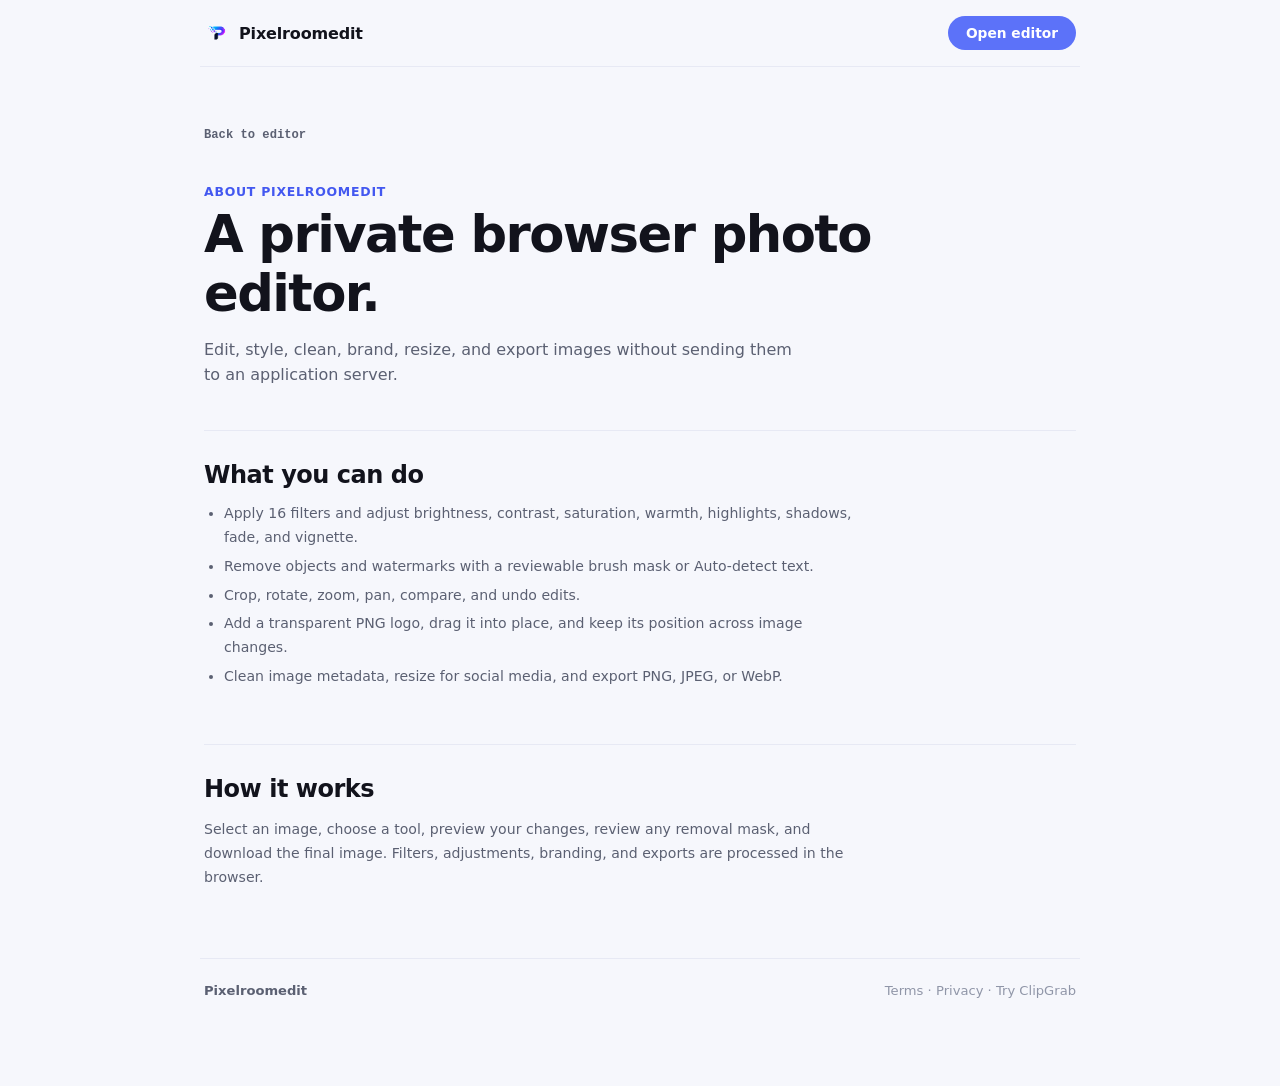
==== about.html @ ec7d1ea4 "Add files via upload" ====
<!DOCTYPE html>
<html lang="en">
<head>
<meta charset="UTF-8"><meta name="viewport" content="width=device-width, initial-scale=1.0">
<title>Pixelroomedit — About</title><link rel="stylesheet" href="styles.css?v=20260904.2">
</head>
<body class="info-page">
<nav class="site-nav" aria-label="About navigation"><a class="nav-brand" href="index.html#top"><img class="nav-mark" src="favicon.png?v=20260904.6" alt="">Pixelroomedit</a><div class="nav-links"><a href="index.html#editor">Open editor</a></div></nav>
<main class="info-shell"><a class="info-back" href="index.html#top">Back to editor</a><p class="eyebrow">ABOUT PIXELROOMEDIT</p><h1>A private browser photo editor.</h1><p class="info-lead">Edit, style, clean, brand, resize, and export images without sending them to an application server.</p>
<section class="info-section"><h2>What you can do</h2><ul><li>Apply 16 filters and adjust brightness, contrast, saturation, warmth, highlights, shadows, fade, and vignette.</li><li>Remove objects and watermarks with a reviewable brush mask or Auto-detect text.</li><li>Crop, rotate, zoom, pan, compare, and undo edits.</li><li>Add a transparent PNG logo, drag it into place, and keep its position across image changes.</li><li>Clean image metadata, resize for social media, and export PNG, JPEG, or WebP.</li></ul></section>
<section class="info-section"><h2>How it works</h2><p>Select an image, choose a tool, preview your changes, review any removal mask, and download the final image. Filters, adjustments, branding, and exports are processed in the browser.</p></section>
</main><footer><span>Pixelroomedit</span><span><a href="terms.html">Terms</a> · <a href="privacy.html">Privacy</a> · <a href="https://clipgrab-mtcp.onrender.com" target="_blank" rel="noopener noreferrer">Try ClipGrab</a></span></footer>
</body></html>
---- styles.css ----
:root{
  --bg:#ffffff;
  --bg-soft:#f6f7fc;
  --surface:#ffffff;
  --surface-2:#f1f2fa;
  --surface-3:#eaecf9;
  --line:#e7e9f4;
  --line-soft:#eef0f9;
  --text:#12131c;
  --text-dim:#5b6072;
  --text-dimmer:#9096a8;
  --paper:#ffffff;
  --paper-soft:#f6f7fc;
  --paper-line:#e7e9f4;
  --ink:#12131c;
  --ink-soft:#5b6072;
  --accent:#5c72f9;
  --accent-2:#7b8bfb;
  --accent-strong:#4358f0;
  --accent-soft:#eef0fe;
  --accent-ink:#ffffff;
  --good:#22b573;
  --bad:#f0473f;
  --mono:"SFMono-Regular",Consolas,"Liberation Mono",Menlo,monospace;
  --sans:"Inter","Segoe UI",system-ui,sans-serif;
  --radius-lg:20px;
  --radius-md:14px;
  --radius-sm:9px;
}
*{box-sizing:border-box;}
[hidden]{ display:none !important; }
html{scroll-behavior:smooth;}
body{
  margin:0;
  font-family:var(--sans);
  background:var(--bg);
  color:var(--text);
  min-height:100vh;
  display:flex;
  flex-direction:column;
  align-items:center;
  padding:0 24px 64px;
  -webkit-tap-highlight-color:transparent;
  -webkit-font-smoothing:antialiased;
}
a{ color:var(--accent-strong); }
:focus-visible{ outline:2px solid var(--accent); outline-offset:2px; }

/* ---- nav ---- */
.site-nav{
  max-width:1040px; width:100%; margin-top:0; padding:16px 4px;
  display:flex; align-items:center; justify-content:space-between; gap:16px;
  border-bottom:1px solid var(--line);
}
.nav-brand,.nav-links a{ color:var(--text); text-decoration:none; font:700 1rem var(--sans); }
.nav-brand{ display:flex; align-items:center; gap:9px; letter-spacing:-0.01em; }
.nav-mark{ display:block; width:26px; height:26px; border-radius:7px; }
.nav-links{ display:flex; align-items:center; gap:26px; }
.nav-links a{ color:var(--text-dim); font-weight:600; font-size:0.86rem; transition:color .15s ease; }
.nav-links a:hover{ color:var(--text); }
.nav-links a:last-child{
  color:var(--accent-ink); background:var(--accent);
  padding:9px 18px; border-radius:999px; font-weight:700;
}
.nav-links a:last-child:hover{ background:var(--accent-strong); color:var(--accent-ink); }

/* ---- hero ---- */
.hero{ max-width:760px; width:100%; padding:52px 4px 8px; text-align:center; display:flex; flex-direction:column; align-items:center; gap:14px; }
.brand-mark{ display:none; }
.hero-chips{ display:flex; flex-wrap:wrap; justify-content:center; gap:8px; margin-bottom:6px; }
.hero-chip{
  display:inline-flex; align-items:center; gap:6px; font:700 0.78rem var(--sans);
  color:var(--text-dim); border:1px solid var(--line); background:var(--surface);
  padding:8px 15px; border-radius:999px; transition:border-color .15s ease, color .15s ease, background .15s ease;
}
.hero-chip b{ font-weight:700; }
.hero-chip:first-child{ color:var(--accent-strong); border-color:var(--accent); background:var(--accent-soft); }
.eyebrow{
  font-family:var(--sans); font-size:0.78rem; color:var(--accent-strong); font-weight:700;
  letter-spacing:0.06em; margin:0 0 6px; text-transform:uppercase;
}
h1{
  font-family:var(--sans); font-size:clamp(2rem, 4.6vw, 2.9rem); font-weight:800; letter-spacing:-0.03em; max-width:680px;
  margin:0; color:var(--text); line-height:1.15;
}
h1 em{ font-style:normal; color:var(--accent-strong); }
p.sub{ margin:0; font-size:1rem; color:var(--text-dim); line-height:1.55; max-width:52ch; }
.privacy-pill{
  display:inline-flex; align-items:center; font:600 0.76rem var(--sans); color:var(--good);
  border:1px solid #cdeee0; background:#eefaf4; padding:7px 14px; border-radius:999px;
}
.privacy-pill span{ display:inline-block; width:7px; height:7px; border-radius:50%; background:var(--good); margin-right:8px; }

/* ---- the light table ---- */
.card{
  width:100%; max-width:760px; background:transparent; border:0; border-radius:8px; padding:0; display:flex; flex-direction:column; margin-top:20px;
}
.dropzone{
  position:relative; overflow:hidden; border:1.5px dashed var(--line); border-radius:999px; padding:20px 22px; text-align:left;
  cursor:pointer; color:var(--text); background:var(--surface-2); display:flex; align-items:center; gap:14px;
  transition:border-color .2s ease, background .2s ease;
  box-shadow:0 1px 2px rgba(20,20,50,.03);
}
.upload-icon{
  width:42px; height:42px; border-radius:50%; color:#fff; flex:0 0 auto;
  background:var(--accent);
  display:grid; place-items:center; font-size:1.2rem; font-weight:700;
}
.upload-copy{ min-width:0; flex:1 1 auto; }
.dropzone:hover, .dropzone.drag{ border-color:var(--accent); background:var(--accent-soft); }
.dropzone div{ font-size:1rem; font-weight:700; }
.dropzone span{ display:block; font-size:0.82rem; color:var(--text-dim); margin-top:2px; font-weight:400; }
.saved-session{ display:flex; align-items:center; justify-content:flex-start; gap:10px; flex:1 1 100%; min-width:0; margin:8px 0 0; }
.saved-session img{ width:44px; height:44px; object-fit:cover; border-radius:8px; border:1px solid var(--line); }
.saved-session span{ display:block; min-width:0; overflow:hidden; text-overflow:ellipsis; white-space:nowrap; margin:0; font-size:.75rem; color:var(--text-dim); }
.saved-session button{ padding:7px 12px; font-size:.75rem; }
input[type="file"]{ display:none; }

.section-choices{ display:flex; flex-wrap:wrap; justify-content:center; gap:8px; margin-top:22px; }
.section-choice{
  position:relative; display:inline-flex; flex-direction:row; align-items:center; gap:8px; min-height:0; overflow:hidden; text-align:left;
  padding:11px 18px; border:1px solid var(--line); border-radius:999px; background:var(--surface); color:var(--text);
  cursor:pointer; transition:transform .12s ease, border-color .16s ease, background .16s ease, box-shadow .16s ease;
}
.section-choice .choice-mark{
  display:grid; place-items:center; width:24px; height:24px; border-radius:50%;
  background:var(--surface-3); color:var(--accent-strong); font:700 .62rem var(--mono);
}
.section-choice strong{ color:var(--text); font-size:.86rem; line-height:1.2; font-weight:700; }
.section-choice > span:last-child{ display:none; }
.section-choice:hover:not(:disabled){ border-color:var(--accent); background:var(--accent-soft); }
.section-choice.active{ border-color:var(--accent); background:var(--accent); box-shadow:0 8px 18px -8px rgba(92,114,249,.55); }
.section-choice.active strong{ color:#fff; }
.section-choice.active .choice-mark{ background:rgba(255,255,255,.24); color:#fff; }
.section-choice:disabled{ opacity:.5; cursor:not-allowed; box-shadow:none; }
.section-choice em{ display:block; margin-top:0; margin-left:4px; color:inherit; font:700 .58rem var(--mono); font-style:normal; letter-spacing:.05em; text-transform:uppercase; opacity:.75; }

.stage{ display:none; color:var(--ink); }
.dropzone{ order:1; }
.stage{ order:2; }
.section-choices{ order:3; }
.stage.active{ display:block; background:var(--paper); border:1px solid var(--paper-line); border-radius:var(--radius-lg); padding:22px; box-shadow:0 24px 60px -30px rgba(20,20,60,.18); }
.stage.active[data-section="home"] .canvas-scroll{ display:none; }
.stage.active[data-section="ai"] .toolbar{ order:1; }
.stage.active[data-section="ai"] .canvas-scroll{ order:2; }
.stage.active[data-section="ai"] #cropActions{ order:3; }
.stage.active[data-section="ai"] #brushControls{ order:4; }
.stage.active[data-section="ai"] #fillPanel{ order:5; }
.stage.active[data-section="ai"] .section-ai{ order:6; }
.section-back-wrap{ min-height:30px; margin-bottom:4px; }
.section-home{ padding:4px 2px 14px; }
.section-home .eyebrow{ margin-bottom:8px; }
.section-home h2{ margin:0 0 7px; color:var(--ink); font:800 1.5rem/1.2 var(--sans); letter-spacing:-0.02em; }
.section-home .hint{ margin:0; }
.section-tools{ padding:18px 2px 4px; }
.section-ai{ border-top:1px solid var(--paper-line); }
.ai-status{ margin-top:12px; }
.ai-coming-soon{ padding:4px 2px 12px; }
.ai-coming-soon h2{ margin:0 0 8px; font:800 1.75rem/1.15 var(--sans); letter-spacing:-0.02em; }
.coming-soon-note{ display:inline-flex; align-items:center; gap:8px; margin-top:18px; padding:10px 12px; border:1px solid var(--paper-line); border-radius:999px; color:var(--ink-soft); font:0.72rem var(--mono); }
.coming-soon-dot{ width:7px; height:7px; border-radius:50%; background:var(--accent); }
.sr-only{ position:absolute; width:1px; height:1px; padding:0; margin:-1px; overflow:hidden; clip:rect(0,0,0,0); white-space:nowrap; border:0; }
.ai-instruction{ margin:12px 0 0; }
.ai-preview-frame{ margin-top:18px; padding:10px; min-height:160px; background:var(--surface-2); border:1px solid var(--paper-line); border-radius:var(--radius-sm); text-align:center; }
.ai-preview-frame canvas{ display:block; width:100%; max-height:58vh; object-fit:contain; margin:auto; }
.section-tools h2{ margin:0 0 8px; font:800 1.4rem/1.2 var(--sans); letter-spacing:-0.02em; }
.section-tools .eyebrow{ margin-bottom:8px; }
.section-tools .metadata-toggle{ margin-top:14px; }
.section-actions{ display:flex; flex-wrap:wrap; gap:10px; margin-top:18px; }
.resize-grid{ display:flex; flex-wrap:wrap; gap:12px; margin-top:18px; }
.resize-grid label{ display:flex; flex-direction:column; gap:6px; color:var(--ink-soft); font-size:.78rem; }
.resize-grid input[type="number"]{ width:150px; padding:9px; border:1px solid var(--paper-line); border-radius:var(--radius-sm); background:var(--paper-soft); color:var(--ink); }
.resize-grid .resize-lock{ flex-direction:row; align-items:center; align-self:flex-end; padding-bottom:9px; }

/* ---- toolbar ---- */
.toolbar{ display:flex; flex-wrap:wrap; gap:6px; margin-bottom:10px; }
.tool-btn{
  display:inline-flex; align-items:center; gap:6px; font-family:inherit; font-size:0.78rem; font-weight:600;
  padding:8px 12px; border-radius:var(--radius-sm); border:1px solid var(--paper-line); background:var(--paper-soft); color:var(--ink);
  cursor:pointer; letter-spacing:0.01em; transition:background .12s ease, color .12s ease, border-color .12s ease;
}
.tool-btn:hover:not(:disabled):not(.active){ border-color:var(--accent); }
.tool-btn svg{ width:15px; height:15px; stroke:var(--ink); stroke-width:2.2; fill:none; }
.tool-btn.active{ background:var(--accent); border-color:var(--accent); color:#fff; }
.tool-btn.active svg{ stroke:#fff; }
.tool-btn[aria-pressed="false"]{ background:transparent; border-color:var(--paper-line); color:var(--ink-soft); }
.tool-btn[aria-pressed="false"] svg{ stroke:var(--ink-soft); }
.tool-btn.off{ background:var(--paper-soft) !important; border-color:var(--paper-line) !important; color:var(--ink-soft) !important; }
.tool-btn.off svg{ stroke:var(--ink-soft) !important; }
.tool-btn:disabled{ opacity:0.4; cursor:not-allowed; }
.zoom-group{ display:flex; align-items:center; gap:2px; margin-left:auto; }
.zoom-label{ font-family:var(--mono); font-size:0.72rem; color:var(--ink-soft); min-width:38px; text-align:center; }

.canvas-scroll{
  position:relative; width:100%; max-height:66vh; overflow:auto;
  scrollbar-width:none;
  border:1px solid var(--paper-line); border-radius:var(--radius-sm); background:
    linear-gradient(45deg,#eceefa 25%,transparent 25%) -10px 0/20px 20px,
    linear-gradient(-45deg,#eceefa 25%,transparent 25%) -10px 0/20px 20px,
    linear-gradient(45deg,transparent 75%,#eceefa 75%) -10px 0/20px 20px,
    linear-gradient(-45deg,transparent 75%,#eceefa 75%) -10px 0/20px 20px,
    var(--paper-soft);
}
.canvas-scroll::-webkit-scrollbar{ width:0; height:0; }
.canvas-wrap{ position:relative; line-height:0; touch-action:none; }
canvas#canvas{ display:block; cursor:crosshair; width:100%; height:auto; }
.branding-overlay{ position:absolute; z-index:1; display:block; max-width:none; height:auto; cursor:move; touch-action:none; user-select:none; }
canvas#canvas.crop-mode{ cursor:default; }
canvas#canvas.pan-mode{ cursor:grab; }
canvas#canvas.pan-mode:active{ cursor:grabbing; }

#cropBox{
  position:absolute; border:1.5px dashed #fff; outline:1.5px dashed var(--accent);
  box-shadow:0 0 0 2000px rgba(20,20,45,0.45); cursor:move; display:none;
}
.crop-handle{
  position:absolute; width:16px; height:16px; background:var(--accent); border:2px solid #fff;
  border-radius:50%; transform:translate(-50%,-50%);
}
.crop-handle.nw{ top:0; left:0; cursor:nwse-resize; }
.crop-handle.ne{ top:0; left:100%; cursor:nesw-resize; }
.crop-handle.sw{ top:100%; left:0; cursor:nesw-resize; }
.crop-handle.se{ top:100%; left:100%; cursor:nwse-resize; }

.controls{ display:flex; flex-wrap:wrap; gap:14px; align-items:center; margin-top:14px; }
.brush-control{ display:flex; align-items:center; gap:8px; font-size:0.85rem; color:var(--ink-soft); }
input[type="range"]{ width:100px; accent-color:var(--accent); }
.remove-actions{ display:flex; gap:10px; flex-wrap:wrap; }
.fill-progress{ flex:1 1 100%; width:100%; height:8px; accent-color:var(--accent); }
.mask-status{ display:inline-flex; margin-top:10px; padding:6px 9px; border:1px solid var(--paper-line); border-radius:var(--radius-sm); color:var(--ink-soft); font:600 .72rem var(--mono); }
.branding-tools{ margin-top:18px; padding-top:16px; border-top:1px solid var(--paper-line); }
.branding-tools{ margin-top:10px; padding-top:10px; }
.branding-panel{ margin-top:12px; padding:14px 2px 6px; border-top:1px solid var(--paper-line); }
.branding-panel .branding-heading{ margin-bottom:8px; }
.branding-heading{ display:flex; flex-wrap:wrap; align-items:baseline; gap:7px; }
.branding-heading strong{ font-size:.76rem; }
.branding-heading .hint{ margin:0; font-size:.68rem; line-height:1.3; }
.branding-actions{ display:flex; flex-wrap:wrap; align-items:center; gap:6px; margin-top:8px; }
.branding-actions input[type="file"]{ display:none; }
.branding-size,.branding-opacity{ display:flex; align-items:center; gap:5px; color:var(--ink-soft); font-size:.7rem; }
.branding-actions button{ padding:7px 10px; font-size:.7rem; }
.branding-actions input[type="range"]{ width:62px; }
.branding-size span,.branding-opacity span{ min-width:34px; font-family:var(--mono); font-size:.7rem; color:var(--ink); }
.edit-dock + #cropActions + #brushControls{ margin-top:8px; gap:7px; }
#fillPanel{ padding-top:8px; }
#fillPanel .field-row{ margin-bottom:6px; }
#fillPanel .brush-control{ font-size:.74rem; }
#fillPanel .mask-status{ margin-top:4px; padding:4px 7px; font-size:.65rem; }
#fillPanel > .hint{ margin:4px 0 0; font-size:.7rem; }
select{
  font-family:inherit; font-size:0.82rem; padding:7px 9px; border-radius:var(--radius-sm); border:1px solid var(--paper-line);
  background:var(--paper-soft); color:var(--ink);
}
.metadata-toggle{ display:inline-flex; align-items:center; gap:6px; color:var(--ink-soft); font-size:.75rem; white-space:nowrap; }
.metadata-toggle input{ width:14px; height:14px; margin:0; accent-color:var(--good); }
button{
  font-family:inherit; font-size:0.85rem; font-weight:700; padding:11px 20px; border-radius:999px; border:1px solid var(--accent);
  background:var(--accent); color:#fff; cursor:pointer; letter-spacing:0.01em;
  transition:background .12s ease, transform .05s ease;
}
button:hover:not(:disabled){ background:var(--accent-strong); border-color:var(--accent-strong); }
button:active:not(:disabled){ transform:translateY(1px); }
button.secondary{ background:transparent; color:var(--ink); border-color:var(--paper-line); }
button.secondary:hover:not(:disabled){ background:var(--paper-soft); border-color:var(--ink-soft); }
button.small{ padding:7px 13px; font-size:0.78rem; }
button:disabled{ opacity:0.45; cursor:not-allowed; }
.row{ display:flex; justify-content:space-between; align-items:center; flex-wrap:wrap; gap:10px; margin-top:14px; }
.status{ font-size:0.8rem; color:var(--ink-soft); min-height:1.2em; }
.row.section-remove{ margin-top:8px; gap:6px; }
.row.section-remove > .status{ font-size:.72rem; }
.remove-actions{ gap:6px; }
.remove-actions button{ padding:8px 12px; font-size:.72rem; }
.remove-actions select{ padding:6px 7px; font-size:.72rem; }
.remove-actions #autoDetectBtn{ border-color:var(--accent); color:var(--accent-strong); }

/* ---- panel tabs ---- */
.panel-tabs{ display:flex; gap:4px; margin-top:20px; border-bottom:1px solid var(--paper-line); }
.panel-tab{
  font-family:inherit; font-size:0.8rem; font-weight:600; padding:8px 12px; background:none; border:none; border-bottom:2px solid transparent;
  color:var(--ink-soft); cursor:pointer;
}
.panel-tab.active{ color:var(--ink); border-bottom-color:var(--accent); font-weight:700; }
.panel-tabs.section-remove{ margin-top:10px; }
.panel-tabs.section-remove .panel-tab{ padding:6px 9px; font-size:.72rem; }
.panel{ display:none; padding:14px 2px 4px; }
.panel.active{ display:block; }
.field-row{ display:flex; flex-wrap:wrap; gap:14px; align-items:center; margin-bottom:10px; }
.badge{ display:inline-block; font-size:0.72rem; font-weight:600; padding:3px 10px; border-radius:999px; background:var(--surface-3); color:var(--ink-soft); }
.badge.good{ background:#e2f7ec; color:#1c9160; }
.badge.bad{ background:#fbe4e2; color:var(--bad); }
.meta-table{ width:100%; border-collapse:collapse; font-size:0.82rem; }
.meta-table td{ padding:5px 6px; border-bottom:1px solid var(--paper-line); vertical-align:top; }
.meta-table td:first-child{ color:var(--ink-soft); width:42%; white-space:nowrap; }
.hint{ font-size:0.78rem; color:var(--text-dim); line-height:1.5; margin-top:6px; }
.card .hint{ color:var(--ink-soft); }
.url-row{ display:flex; gap:8px; flex-wrap:wrap; }
.url-row input[type="text"]{
  flex:1; min-width:180px; font-family:var(--mono); font-size:0.78rem; padding:9px; border-radius:var(--radius-sm);
  border:1px solid var(--paper-line); background:var(--paper-soft); color:var(--ink);
}
progress{ width:100%; accent-color:var(--accent); height:8px; margin-top:8px; }

/* ---- FAQ accordion (about) ---- */
.about-grid{ max-width:760px; width:100%; margin:56px 0 0; padding:0 4px; display:flex; flex-direction:column; gap:10px; }
.about-grid .eyebrow{ text-align:center; margin:0 0 4px; }
.about-grid > .eyebrow-wrap{ text-align:center; }
.about-faq-title{ text-align:center; font:800 1.5rem/1.2 var(--sans); letter-spacing:-0.02em; margin:0 0 18px; color:var(--text); }
.info-links{ display:flex; justify-content:center; gap:16px; }
.info-link{ color:var(--text-dim); text-decoration:none; font:600 .74rem var(--mono); }
.info-link:hover,.clipgrab-link{ color:var(--accent-strong); }
.about-grid article{
  border:1px solid var(--line); border-radius:var(--radius-md); padding:0; background:var(--surface); overflow:hidden;
}
.about-grid article summary{
  cursor:pointer; list-style:none; padding:16px 18px; display:flex; align-items:center; justify-content:space-between; gap:12px;
  font:700 .95rem var(--sans); color:var(--text);
}
.about-grid article summary::-webkit-details-marker{ display:none; }
.about-grid article summary::after{
  content:"+"; font-size:1.2rem; color:var(--accent-strong); font-weight:700; flex:0 0 auto; transition:transform .15s ease;
}
.about-grid article[open] summary::after{ content:"–"; }
.about-grid article .faq-body{ padding:0 18px 18px; margin:0; color:var(--text-dim); font-size:.88rem; line-height:1.65; }
.about-grid article .eyebrow{ display:none; }

footer{
  max-width:760px; width:100%; margin-top:48px; padding:24px 4px; display:flex; justify-content:space-between; align-items:center;
  gap:12px; font:0.82rem var(--sans); color:var(--text-dimmer); border-top:1px solid var(--line);
}
footer span:first-child{ font-weight:700; color:var(--text-dim); }
footer a{ color:inherit; text-decoration:none; }
footer a:hover{ color:var(--text); }
.clipgrab-link{ font-weight:700; }
.info-page{ align-items:stretch; background:var(--bg-soft); }
.info-page .site-nav,.info-page footer{ max-width:880px; margin-left:auto; margin-right:auto; }
.info-shell{ width:100%; max-width:880px; margin:56px auto 20px; padding:0 4px; }
.info-back{ display:inline-block; margin-bottom:42px; color:var(--text-dim); font:600 .76rem var(--mono); text-decoration:none; }
.info-back:hover{ color:var(--accent-strong); }
.info-shell h1{ max-width:680px; font-size:clamp(2rem,4.5vw,3.2rem); }
.info-lead{ max-width:58ch; margin:14px 0 42px; color:var(--text-dim); font-size:1rem; line-height:1.6; }
.info-section{ scroll-margin-top:24px; margin-top:16px; padding:30px 0 34px; border-top:1px solid var(--line); }
.info-section h2{ margin:0 0 12px; font:800 1.5rem/1.2 var(--sans); letter-spacing:-.02em; }
.info-section h3{ margin:24px 0 8px; font:700 .92rem var(--sans); }
.info-section p,.info-section li{ max-width:72ch; color:var(--text-dim); font-size:.88rem; line-height:1.7; }
.info-section ul{ margin:10px 0 0; padding-left:20px; }
.info-section li{ margin:5px 0; }
.info-page footer{ margin-top:0; }

.metadata-info{ margin-top:24px; padding-top:18px; border-top:1px solid var(--paper-line); }
.metadata-info .eyebrow{ margin-bottom:8px; }
.download-page{ align-items:stretch; }
.download-back{ color:var(--text-dim); text-decoration:none; font:0.72rem var(--mono); }
.download-back:hover{ color:var(--accent-strong); }
.download-shell{ width:100%; max-width:760px; margin:72px auto 64px; }
.download-shell h1{ margin:0 0 12px; font-size:clamp(2.1rem,5vw,3.5rem); }
.download-lead{ margin:0 0 24px; color:var(--text-dim); }
.download-preview{ padding:12px; border:1px solid var(--line); border-radius:var(--radius-md); background:var(--surface-2); text-align:center; }
.download-preview img{ display:block; width:100%; max-height:62vh; object-fit:contain; background:var(--surface-3); }
.download-details{ display:flex; align-items:center; justify-content:space-between; gap:16px; margin-top:16px; color:var(--text-dim); font:0.72rem var(--mono); }
.download-error{ color:var(--bad); }
.preview-modal{ position:fixed; inset:0; z-index:10; display:grid; place-items:center; padding:20px; background:rgba(15,16,30,.55); backdrop-filter:blur(6px); }
.preview-modal[hidden]{ display:none; }
.preview-dialog{ width:min(720px,100%); max-height:calc(100vh - 40px); overflow:auto; padding:22px; border:1px solid var(--line); border-radius:var(--radius-lg); background:var(--paper); color:var(--ink); box-shadow:0 30px 90px rgba(20,20,60,.25); }
.preview-header{ display:flex; align-items:flex-start; justify-content:space-between; gap:16px; }
.preview-header .eyebrow{ margin:0 0 6px; }
.preview-header h2{ margin:0; font:800 1.5rem/1.1 var(--sans); letter-spacing:-0.02em; }
.preview-close{ font-size:1.2rem; line-height:1; padding:6px 11px; border-radius:999px; }
.preview-frame{ margin-top:18px; padding:10px; max-height:58vh; overflow:auto; background:var(--surface-2); border:1px solid var(--paper-line); border-radius:var(--radius-sm); text-align:center; }
.preview-frame canvas{ display:block; width:100%; height:auto; margin:auto; }
.preview-note{ margin:12px 0 0; color:var(--ink-soft); font-size:.78rem; }
.export-options{ display:flex; flex-wrap:wrap; align-items:end; gap:12px; margin-top:16px; padding-top:14px; border-top:1px solid var(--paper-line); }
.export-options label{ display:flex; flex-direction:column; gap:5px; color:var(--ink-soft); font-size:.76rem; }
.export-options select,.export-options input[type="number"]{ min-height:36px; padding:7px 8px; }
.export-custom-size{ display:flex; gap:8px; }
.export-quality{ min-width:170px; }
.export-quality input[type="range"]{ width:110px; }
.export-quality span{ font-family:var(--mono); font-size:.7rem; color:var(--ink); }
.export-options .hint{ margin:0; align-self:center; }
.preview-actions{ display:flex; justify-content:flex-end; gap:8px; margin-top:16px; }

.app-editing{ padding:0; overflow-x:hidden; overflow-y:auto; background:var(--paper); color:var(--ink); }
.app-editing[data-section="resize"],
.app-editing[data-section="metadata"]{ min-height:0; padding-bottom:0; background:var(--paper); color:var(--ink); }
.app-editing .site-nav,
.app-editing .hero,
.app-editing .about-grid,
.app-editing footer,
.app-editing .dropzone,
.app-editing .section-choices{ display:none; }
.app-editing .card{ max-width:none; min-height:100svh; }
.app-editing .section-choice{ min-height:0; padding:9px 12px; flex-direction:row; align-items:center; gap:8px; box-shadow:none; border-radius:var(--radius-sm); }
.app-editing .section-choice .choice-mark{ width:22px; height:22px; flex:0 0 auto; margin:0; border-radius:7px; font-size:.58rem; }
.app-editing .section-choice strong{ font-size:.72rem; }
.app-editing .section-choice > span:last-child{ display:none; }
.app-editing .section-choice em{ display:inline; margin:0 0 0 3px; }
.app-editing .stage.active{ order:2; min-height:calc(100svh - 58px); overflow:visible; border:0; border-radius:0; padding:16px max(12px, calc((100vw - 1120px) / 2)) 32px; display:flex; flex-direction:column; box-shadow:none; }
.app-editing .section-back-wrap{ flex:0 0 auto; }
.app-editing .canvas-scroll{ flex:0 0 min(56svh, 620px); min-height:160px; max-height:620px; overflow:auto; display:flex; align-items:flex-start; justify-content:center; background:var(--surface-3); }
.app-editing .canvas-wrap{ width:100%; min-height:100%; display:flex; align-items:flex-start; justify-content:center; flex:0 0 auto; }
.app-editing canvas#canvas{ width:auto; max-width:100%; max-height:none; margin:0 auto; object-fit:contain; }
.edit-dock{ margin-top:12px; border-top:1px solid var(--paper-line); }
.editor-sections{ display:flex; gap:20px; margin-top:12px; border-bottom:1px solid var(--paper-line); overflow-x:auto; scrollbar-width:none; scroll-behavior:smooth; }
.editor-sections::-webkit-scrollbar{ display:none; width:0; height:0; }
.editor-section{ flex:0 0 auto; padding:9px 14px; border:1px solid transparent; border-radius:999px 999px 0 0; background:transparent; color:var(--ink-soft); font-size:.76rem; white-space:nowrap; }
.editor-section:hover:not(:disabled){ background:transparent; color:var(--ink); border-color:transparent; }
.editor-section.active{ color:var(--accent-strong); background:var(--accent-soft); border-color:var(--accent-soft); }
.edit-tabs{ display:flex; gap:22px; border-bottom:1px solid var(--paper-line); }
.edit-tab{ padding:12px 2px 10px; border:0; border-bottom:2px solid transparent; border-radius:0; background:transparent; color:var(--ink-soft); font-size:.8rem; }
.edit-tab:hover:not(:disabled){ background:transparent; color:var(--ink); border-color:transparent; }
.edit-tab.active{ color:var(--ink); border-bottom-color:var(--accent); }
.edit-panel{ padding:14px 0 4px; }
.filter-strip{ display:flex; gap:14px; overflow-x:auto; padding:2px 2px 8px; scrollbar-width:none; }
.filter-choice{ display:flex; flex:0 0 68px; flex-direction:column; align-items:center; gap:6px; padding:0; border:0; border-radius:0; background:transparent; color:var(--ink-soft); font-size:.68rem; }
.filter-choice:hover:not(:disabled){ background:transparent; color:var(--ink); }
.filter-choice.active{ color:var(--accent-strong); }
.filter-choice strong{ font-size:.68rem; font-weight:700; }
.filter-swatch{ width:58px; height:58px; border-radius:50%; border:2px solid transparent; background:linear-gradient(135deg,#f7b267 0%,#f79d9d 45%,#6a9df7 100%); box-shadow:0 2px 8px rgba(20,20,60,.12); }
.filter-choice.active .filter-swatch{ border-color:var(--accent); box-shadow:0 0 0 3px var(--accent-soft); }
.filter-intensity{ display:flex; align-items:center; gap:10px; max-width:300px; margin:4px 2px 0; color:var(--ink-soft); font-size:.72rem; }
.filter-intensity input{ flex:1; width:auto; }
.filter-intensity output{ min-width:38px; color:var(--ink); font:.68rem var(--mono); text-align:right; }
.filter-vivid{ filter:saturate(1.6) contrast(1.12); }
.filter-warm{ filter:sepia(.35) saturate(1.25); background:linear-gradient(135deg,#f7d07a,#e7825a); }
.filter-cool{ filter:hue-rotate(18deg) saturate(.9); background:linear-gradient(135deg,#81c7f5,#6e83dc); }
.filter-vintage{ filter:sepia(.55) contrast(.92); background:linear-gradient(135deg,#d4a574,#8a6d56); }
.filter-noir{ filter:grayscale(1) contrast(1.3); background:linear-gradient(135deg,#ddd,#222); }
.filter-faded{ opacity:.7; filter:saturate(.75); }
.filter-dramatic{ filter:contrast(1.45) saturate(1.3); background:linear-gradient(135deg,#e4b06c,#332c4f); }
.filter-clarendon{ filter:contrast(1.15) saturate(1.35); }
.filter-juno{ filter:saturate(1.5) sepia(.12); background:linear-gradient(135deg,#f3a56b,#8f8de5); }
.filter-lark{ filter:brightness(1.12) saturate(1.2); background:linear-gradient(135deg,#f5d5a0,#a9d9e8); }
.filter-valencia{ filter:sepia(.3) brightness(1.08); background:linear-gradient(135deg,#e8b477,#c79578); }
.filter-nashville{ filter:sepia(.45) saturate(.85) contrast(.9); background:linear-gradient(135deg,#dfad83,#a58bb0); }
.filter-moon{ filter:grayscale(1) contrast(.92) brightness(1.12); background:linear-gradient(135deg,#e8e8e8,#8f96a8); }
.filter-sepia{ filter:sepia(.9) saturate(.8); background:linear-gradient(135deg,#d7ad76,#896345); }
.filter-mono{ filter:grayscale(1) contrast(1.08); background:linear-gradient(135deg,#f2f2f2,#494949); }
.adjust-grid{ display:grid; grid-template-columns:repeat(2,minmax(0,1fr)); gap:12px 22px; }
.adjust-grid label{ display:grid; grid-template-columns:86px 1fr 30px; align-items:center; gap:8px; color:var(--ink-soft); font-size:.76rem; }
.adjust-grid input{ width:100%; }
.adjust-grid output{ font: .68rem var(--mono); color:var(--ink); text-align:right; }
#resetAdjustments{ margin-top:14px; }
.canvas-scroll,.filter-strip,.toolbar,.panel-tabs{ scrollbar-width:none; }
.canvas-scroll::-webkit-scrollbar,.filter-strip::-webkit-scrollbar,.toolbar::-webkit-scrollbar,.panel-tabs::-webkit-scrollbar{ display:none; width:0; height:0; }
.app-editing .section-tools{ flex:0 0 auto; }
.app-editing .panel-tabs,
.app-editing .panel{ flex:0 0 auto; }
.app-editing .section-tools .hint{ margin-bottom:0; }

@media (max-width:600px){
  body{ padding:0 10px 40px; }
  .hero{ padding:32px 2px 4px; }
  .site-nav{ padding:12px 4px; }
  .nav-links{ gap:10px; }
  .nav-links a{ font-size:.74rem; }
  .nav-links a:last-child{ padding:7px 12px; }
  h1{ font-size:1.8rem; }
  p.sub{ font-size:0.9rem; }
  .privacy-pill{ display:none; }
  .hero-chips{ gap:6px; }
  .hero-chip{ font-size:.68rem; padding:6px 11px; }
  .dropzone{ width:100%; padding:16px; }
  .section-choices{ gap:6px; }
  .section-choice{ padding:9px 13px; }
  .section-choice strong{ font-size:.76rem; }
  .stage.active{ padding:14px; }
  .toolbar{ position:sticky; top:0; z-index:2; padding:4px 0 8px; background:var(--paper); }
  .preview-dialog{ padding:16px; }
  .preview-frame{ max-height:58vh; margin-top:14px; }
  .preview-actions{ flex-direction:column-reverse; }
  .preview-actions button{ width:100%; }
  .export-options{ align-items:stretch; flex-direction:column; }
  .export-options label,.export-custom-size{ width:100%; }
  .export-custom-size label{ flex:1; }
  .export-options select,.export-options input[type="number"]{ width:100%; font-size:16px; }
  .export-quality input[type="range"]{ width:calc(100% - 46px); }
  .about-grid{ margin-top:40px; }
  .about-faq-title{ font-size:1.25rem; }
  .info-links{ gap:12px; flex-wrap:wrap; }

  .toolbar{ gap:4px; }
  .app-editing .toolbar{ flex-wrap:nowrap; overflow-x:auto; overflow-y:hidden; overscroll-behavior-x:contain; scrollbar-width:none; }
  .app-editing .toolbar::-webkit-scrollbar{ display:none; }
  .tool-btn{ padding:9px 9px; font-size:0; min-width:38px; justify-content:center; }
  .tool-btn svg{ width:18px; height:18px; }
  .tool-btn .label{ display:none; }
  .zoom-group{ gap:2px; }
  .zoom-label{ min-width:32px; font-size:0.7rem; }

  .canvas-scroll{ max-height:52vh; }

  .controls{ gap:8px; }
  .controls button, .controls .brush-control{ flex:1 1 auto; min-height:42px; }
  .brush-control{ font-size:0.8rem; }
  input[type="range"]{ width:80px; }

  .row{ flex-direction:column; align-items:stretch; gap:8px; }
  .row .status{ order:2; }
  .row > div{ display:flex; flex-wrap:wrap; gap:8px; }
  .row select, .row button{ flex:1 1 auto; min-width:0; min-height:42px; }
  .row > div:not(.status){ width:100%; }
  .remove-actions{ position:sticky; bottom:0; z-index:3; width:calc(100% + 16px); margin:0 -8px -8px; padding:10px 8px max(10px, env(safe-area-inset-bottom)); background:var(--paper); border-top:1px solid var(--paper-line); }
  .remove-actions button, .remove-actions select{ flex:1 1 0; min-height:44px; }
  .fill-progress{ order:1; }

  .row.section-remove{ flex-direction:row; align-items:center; gap:6px; }
  .row.section-remove > .status{ order:initial; flex:1 1 100%; }
  .row.section-remove .remove-actions{ position:static; width:auto; margin:0; padding:0; border-top:0; background:transparent; }
  .row.section-remove .remove-actions button,.row.section-remove .remove-actions select{ min-height:34px; }
  .app-editing #brushControls{ gap:6px; }
  .app-editing #brushControls button,.app-editing #brushControls .brush-control{ min-height:34px; }
  .branding-actions{ gap:4px; }
  .branding-actions button{ padding:6px 8px; font-size:.66rem; }
  .branding-actions input[type="range"]{ width:52px; }
  .branding-size,.branding-opacity{ gap:3px; font-size:.66rem; }
  .branding-size span,.branding-opacity span{ min-width:29px; font-size:.64rem; }

  .field-row{ gap:8px; }
  .url-row{ flex-direction:column; }
  .url-row input[type="text"]{ width:100%; min-width:0; font-size:16px; }
  select{ font-size:16px; }
  .url-row button{ width:100%; }
  .resize-grid{ display:grid; grid-template-columns:1fr 1fr; }
  .resize-grid input[type="number"]{ width:100%; min-width:0; font-size:16px; }
  .resize-grid .resize-lock{ grid-column:1 / -1; align-self:auto; padding:4px 0; }

  button{ padding:11px 16px; font-size:0.85rem; }
  button.small{ padding:8px 12px; }

  .panel-tabs{ overflow-x:auto; -webkit-overflow-scrolling:touch; flex-wrap:nowrap; }
  .panel-tab{ white-space:nowrap; flex:0 0 auto; }

  .meta-table{ font-size:0.76rem; }
  footer{ font-size:0.74rem; flex-direction:column; align-items:flex-start; gap:6px; }
  .download-shell{ margin:48px auto 40px; }
  .download-details{ align-items:stretch; flex-direction:column; }
  .download-details button{ width:100%; }
  .app-editing .stage.active{ padding:8px; }
  .app-editing{ overflow-x:hidden; overflow-y:auto; }
  .app-editing .card{ min-height:0; }
  .app-editing .section-choices{ grid-template-columns:repeat(2,minmax(0,1fr)); padding:8px; gap:6px; }
  .app-editing .section-choice{ padding:8px; }
  .app-editing .section-choice strong{ font-size:.68rem; }
  .app-editing .stage.active{ min-height:100svh; overflow:visible; padding-top:max(12px, env(safe-area-inset-top)); padding-bottom:max(24px, env(safe-area-inset-bottom)); }
  .app-editing .stage.active[data-section="metadata"],
  .app-editing .stage.active[data-section="resize"],
  .app-editing .toolbar{ position:static; flex:0 0 auto; }
  .app-editing .canvas-scroll{ flex-basis:42svh; max-height:52svh; min-height:120px; overscroll-behavior:contain; }
  .app-editing .controls{ margin-top:8px; }
  .app-editing .panel-tabs{ margin-top:8px; }
  .app-editing .panel{ padding-top:8px; }
  .adjust-grid{ grid-template-columns:1fr; gap:10px; }
  .adjust-grid label{ grid-template-columns:86px 1fr 30px; }
  .filter-strip{ gap:12px; }
}
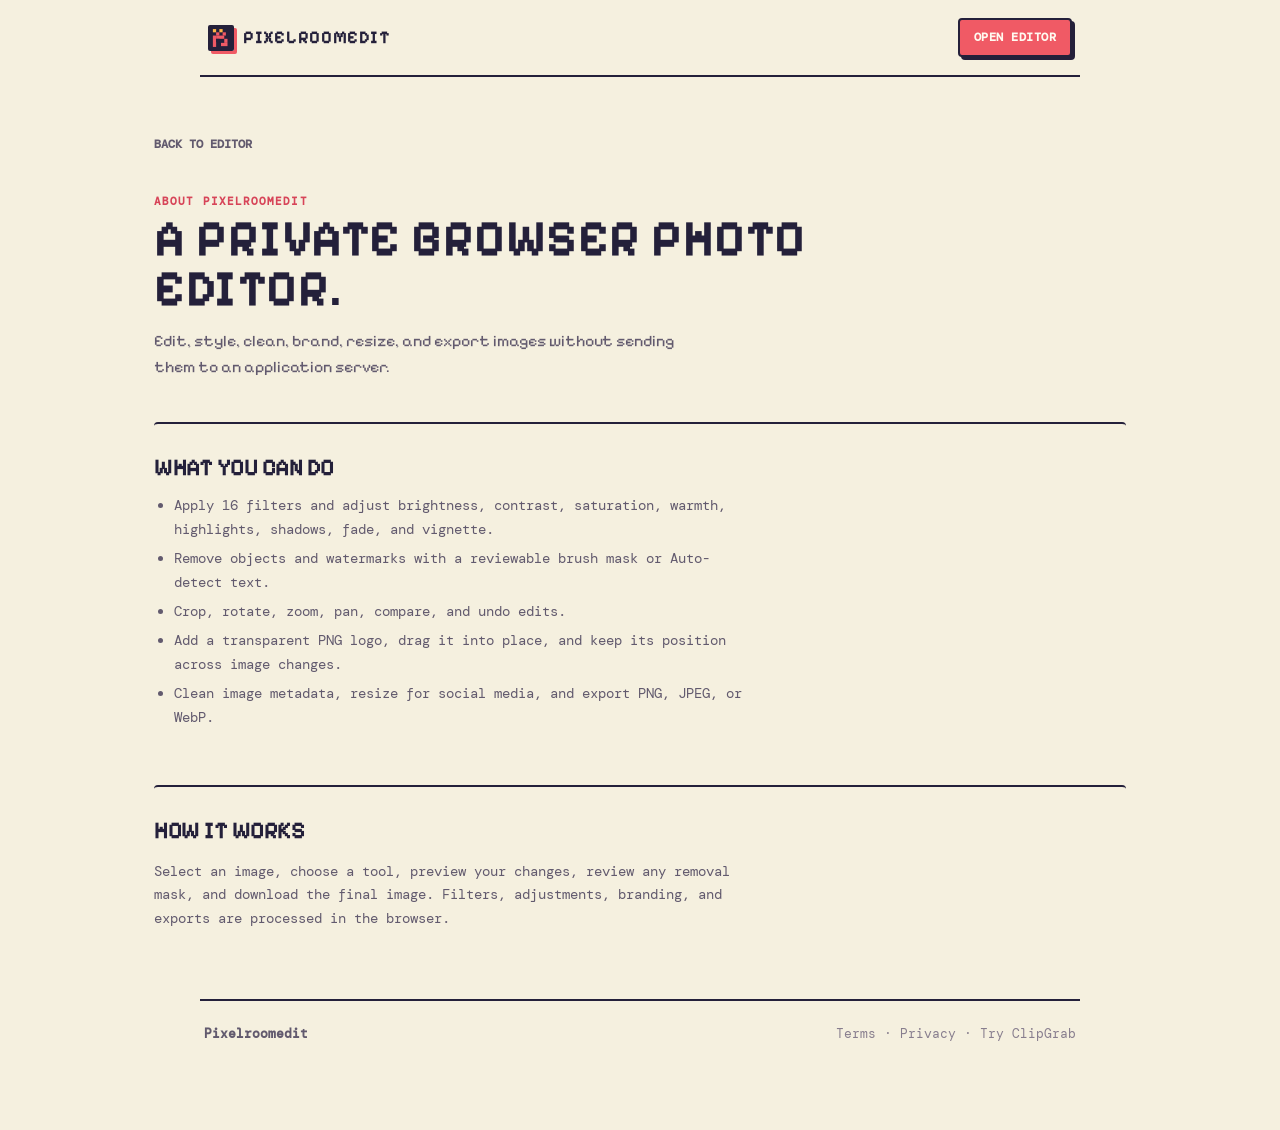
==== commit f3f2b830: "Add files via upload" ====
--- a/about.html
+++ b/about.html
@@ -2,10 +2,10 @@
 <html lang="en">
 <head>
 <meta charset="UTF-8"><meta name="viewport" content="width=device-width, initial-scale=1.0">
-<title>Pixelroomedit — About</title><link rel="stylesheet" href="styles.css?v=20260904.2">
+<title>Pixelroomedit — About</title><link href="https://fonts.googleapis.com/css2?family=DM+Mono:wght@400;500&family=Pixelify+Sans:wght@400;500;600;700&display=swap" rel="stylesheet"><link rel="stylesheet" href="styles.css?v=20260904.2">
 </head>
 <body class="info-page">
-<nav class="site-nav" aria-label="About navigation"><a class="nav-brand" href="index.html#top"><img class="nav-mark" src="favicon.png?v=20260904.6" alt="">Pixelroomedit</a><div class="nav-links"><a href="index.html#editor">Open editor</a></div></nav>
+<nav class="site-nav" aria-label="About navigation"><a class="nav-brand" href="index.html#top"><img class="nav-mark" src="pixelroom-pixel-logo.svg?v=20260920.1" alt="">Pixelroomedit</a><div class="nav-links"><a href="index.html#editor">Open editor</a></div></nav>
 <main class="info-shell"><a class="info-back" href="index.html#top">Back to editor</a><p class="eyebrow">ABOUT PIXELROOMEDIT</p><h1>A private browser photo editor.</h1><p class="info-lead">Edit, style, clean, brand, resize, and export images without sending them to an application server.</p>
 <section class="info-section"><h2>What you can do</h2><ul><li>Apply 16 filters and adjust brightness, contrast, saturation, warmth, highlights, shadows, fade, and vignette.</li><li>Remove objects and watermarks with a reviewable brush mask or Auto-detect text.</li><li>Crop, rotate, zoom, pan, compare, and undo edits.</li><li>Add a transparent PNG logo, drag it into place, and keep its position across image changes.</li><li>Clean image metadata, resize for social media, and export PNG, JPEG, or WebP.</li></ul></section>
 <section class="info-section"><h2>How it works</h2><p>Select an image, choose a tool, preview your changes, review any removal mask, and download the final image. Filters, adjustments, branding, and exports are processed in the browser.</p></section>
--- a/styles.css
+++ b/styles.css
@@ -30,6 +30,7 @@
 *{box-sizing:border-box;}
 [hidden]{ display:none !important; }
 html{scroll-behavior:smooth;}
+html,body,.canvas-scroll,.filter-strip,.toolbar,.panel-tabs,.editor-sections{scroll-behavior:smooth;}
 body{
   margin:0;
   font-family:var(--sans);
@@ -552,3 +553,150 @@
   .adjust-grid label{ grid-template-columns:86px 1fr 30px; }
   .filter-strip{ gap:12px; }
 }
+
+/* ---- pixelroom theme ---- */
+:root{
+  --bg:#f5f0df;
+  --bg-soft:#eee7d3;
+  --surface:#fffaf0;
+  --surface-2:#f9f1dd;
+  --surface-3:#e8dfc9;
+  --line:#24203a;
+  --line-soft:#cfc4aa;
+  --text:#24203a;
+  --text-dim:#625a6e;
+  --text-dimmer:#887e8e;
+  --paper:#fffaf0;
+  --paper-soft:#f6eedb;
+  --paper-line:#d9ccb3;
+  --ink:#24203a;
+  --ink-soft:#625a6e;
+  --accent:#f05a65;
+  --accent-2:#ffb547;
+  --accent-strong:#d74458;
+  --accent-soft:#ffe0d1;
+  --accent-ink:#fffaf0;
+  --good:#2b9b78;
+  --mono:"DM Mono","SFMono-Regular",Consolas,monospace;
+  --sans:"Pixelify Sans","Trebuchet MS",sans-serif;
+  --radius-lg:5px;
+  --radius-md:4px;
+  --radius-sm:3px;
+}
+body{
+  background-color:var(--bg);
+  background-image:linear-gradient(rgba(36,32,58,.055) 1px, transparent 1px),linear-gradient(90deg,rgba(36,32,58,.055) 1px, transparent 1px);
+  background-size:24px 24px;
+  color:var(--text);
+}
+button,.nav-links a:last-child,.dropzone,.section-choice,.privacy-pill,.hero-chip,.preview-dialog,.stage.active,.about-grid article,.info-section,.canvas-scroll{
+  border-radius:var(--radius-md);
+}
+button{ box-shadow:3px 3px 0 var(--ink); transition:transform .12s ease, box-shadow .12s ease, background .12s ease; }
+button:hover:not(:disabled){ transform:translate(-1px,-1px); box-shadow:5px 5px 0 var(--ink); }
+button:active:not(:disabled){ transform:translate(2px,2px); box-shadow:1px 1px 0 var(--ink); }
+button.secondary{ box-shadow:none; }
+.site-nav{ max-width:1120px; padding:18px 8px; border-bottom:2px solid var(--line); }
+.nav-brand,.nav-links a{ font-family:var(--sans); }
+.nav-brand{ font-size:1.12rem; text-transform:uppercase; letter-spacing:.04em; }
+.nav-mark{ border-radius:2px; image-rendering:pixelated; box-shadow:3px 3px 0 var(--accent); }
+.nav-links{ gap:18px; }
+.nav-links a{ font-family:var(--mono); font-size:.72rem; text-transform:uppercase; letter-spacing:.04em; }
+.nav-links a:last-child{ background:var(--accent); padding:10px 14px; border:2px solid var(--line); box-shadow:3px 3px 0 var(--ink); color:#fffaf0; }
+.hero{ max-width:900px; padding:62px 4px 18px; gap:18px; animation:pixel-rise .55s ease both; }
+.hero-kicker{ display:inline-flex; align-items:center; gap:8px; color:var(--ink); font:500 .7rem var(--mono); letter-spacing:.08em; }
+.hero-version{ padding:4px 6px; background:var(--ink); color:var(--accent-2); }
+.pixel-dot{ width:9px; height:9px; background:var(--accent); box-shadow:3px 3px 0 var(--ink); }
+.hero-chips{ gap:8px; margin-bottom:2px; }
+.hero-chip{ border:2px solid var(--line); background:var(--surface); padding:8px 12px; color:var(--text-dim); font:500 .7rem var(--mono); box-shadow:3px 3px 0 var(--line); }
+.hero-chip:first-child{ color:var(--ink); border-color:var(--line); background:var(--accent-2); }
+h1{ font-family:var(--sans); font-size:clamp(2.7rem,7vw,5.2rem); letter-spacing:.01em; line-height:.98; text-transform:uppercase; max-width:820px; }
+h1 em{ color:var(--accent); text-shadow:3px 3px 0 var(--ink); }
+p.sub{ max-width:58ch; color:var(--text-dim); font-size:1rem; line-height:1.65; }
+.privacy-pill{ color:var(--ink); border:2px solid var(--line); background:var(--accent-2); padding:8px 12px; font:500 .68rem var(--mono); box-shadow:3px 3px 0 var(--ink); }
+.privacy-pill span{ border-radius:0; background:var(--good); box-shadow:2px 2px 0 var(--ink); }
+.card{ max-width:980px; margin-top:24px; }
+.dropzone{ border:2px dashed var(--line); padding:24px; background:var(--surface); box-shadow:6px 6px 0 var(--ink); }
+.dropzone:hover,.dropzone.drag{ border-color:var(--accent); background:#fff0e7; }
+.upload-icon{ width:48px; height:48px; border-radius:2px; background:var(--accent); border:2px solid var(--line); box-shadow:3px 3px 0 var(--ink); font-family:var(--mono); }
+.dropzone div{ font-family:var(--sans); text-transform:uppercase; letter-spacing:.02em; }
+.dropzone span{ font-family:var(--mono); color:var(--text-dim); font-size:.72rem; }
+.section-choices{ display:grid; grid-template-columns:repeat(4,1fr); gap:10px; margin-top:28px; align-items:stretch; }
+.section-choice{ display:grid; grid-template-columns:auto 1fr; grid-template-rows:auto auto; align-items:start; gap:5px 10px; min-height:102px; padding:14px; border:2px solid var(--line); background:var(--surface); box-shadow:4px 4px 0 var(--line); }
+.section-choice .choice-mark{ grid-row:1 / span 2; width:28px; height:28px; border-radius:2px; background:var(--accent-2); color:var(--ink); font:500 .65rem var(--mono); }
+.section-choice strong{ font-family:var(--sans); font-size:.9rem; line-height:1.15; text-transform:uppercase; }
+.section-choice > span:last-child{ display:block; color:var(--text-dim); font:500 .66rem/1.35 var(--mono); }
+.section-choice:hover:not(:disabled){ border-color:var(--accent); background:#fff0e7; }
+.section-choice.active{ background:var(--accent); border-color:var(--ink); box-shadow:4px 4px 0 var(--ink); }
+.section-choice.active strong,.section-choice.active > span:last-child{ color:#fffaf0; }
+.section-choice.active .choice-mark{ background:var(--accent-2); color:var(--ink); }
+.section-choice em{ color:var(--ink); background:var(--accent-2); padding:2px 4px; }
+.stage.active{ border:2px solid var(--line); padding:22px; box-shadow:7px 7px 0 var(--ink); animation:pixel-rise .35s ease both; }
+.section-home h2,.section-tools h2,.ai-coming-soon h2{ font-family:var(--sans); text-transform:uppercase; letter-spacing:.02em; }
+.eyebrow{ font-family:var(--mono); color:var(--accent-strong); font-size:.68rem; letter-spacing:.1em; }
+.hint,.status{ font-family:var(--mono); }
+.toolbar{ border-bottom:2px solid var(--line); padding-bottom:10px; }
+.tool-btn{ border:2px solid var(--line); background:var(--surface); font-family:var(--mono); box-shadow:2px 2px 0 var(--line); }
+.zoom-step{ min-width:34px; min-height:34px; padding:4px 8px; justify-content:center; }
+.zoom-symbol{ display:block; font:700 1.2rem/1 var(--mono); color:currentColor; }
+.tool-btn.active{ background:var(--accent); border-color:var(--ink); }
+.canvas-scroll{ border:2px solid var(--line); background-color:#ded6c1; }
+.canvas-scroll,.filter-strip,.toolbar,.panel-tabs,.editor-sections{ scroll-behavior:smooth; -webkit-overflow-scrolling:touch; overscroll-behavior-inline:contain; }
+.editor-sections{ border-bottom:2px solid var(--line); }
+.editor-section{ font-family:var(--mono); text-transform:uppercase; border-radius:0; }
+.editor-section.active{ color:var(--ink); background:var(--accent-2); border-color:var(--line); }
+.edit-dock,.branding-panel,.metadata-info{ border-color:var(--line); }
+.edit-tabs{ border-color:var(--line); }
+.edit-tab{ font-family:var(--mono); text-transform:uppercase; }
+.edit-tab.active{ color:var(--accent-strong); border-color:var(--accent); }
+.filter-swatch{ border-radius:2px; border:2px solid var(--line); box-shadow:3px 3px 0 var(--line); }
+.filter-choice.active .filter-swatch{ border-color:var(--accent); box-shadow:0 0 0 3px var(--accent-2),3px 3px 0 var(--line); }
+.panel-tabs{ border-color:var(--line); }
+.panel-tab{ font-family:var(--mono); text-transform:uppercase; }
+select,input[type="number"],.url-row input[type="text"]{ border:2px solid var(--line); border-radius:2px; background:var(--surface); font-family:var(--mono); }
+.about-grid{ max-width:980px; margin-top:72px; }
+.about-faq-title{ font-family:var(--sans); text-transform:uppercase; font-size:2rem; }
+.about-grid article{ border:2px solid var(--line); box-shadow:4px 4px 0 var(--line); }
+.about-grid article summary{ font-family:var(--sans); text-transform:uppercase; }
+.about-grid article summary::after{ color:var(--accent); }
+footer{ max-width:980px; border-top:2px solid var(--line); font-family:var(--mono); }
+.info-page{ background-color:var(--bg); }
+.info-shell{ max-width:980px; }
+.info-shell h1{ max-width:780px; }
+.info-section{ border-top:2px solid var(--line); }
+.info-section h2{ font-family:var(--sans); text-transform:uppercase; }
+.info-section p,.info-section li{ font-family:var(--mono); }
+.info-back{ font-family:var(--mono); text-transform:uppercase; }
+.preview-dialog{ border:2px solid var(--line); box-shadow:8px 8px 0 var(--ink); }
+@keyframes pixel-rise{ from{ opacity:0; transform:translateY(12px); } to{ opacity:1; transform:translateY(0); } }
+
+@media (max-width:760px){
+  .section-choices{ grid-template-columns:repeat(2,1fr); }
+  .section-choice{ min-height:92px; }
+  h1{ font-size:clamp(2.3rem,12vw,4rem); }
+  .hero{ padding-top:42px; }
+}
+@media (max-width:600px){
+  body{ padding:0 12px 40px; background-size:18px 18px; }
+  .site-nav{ padding:14px 2px; }
+  .nav-links a:not(:last-child){ display:none; }
+  .hero-chips{ display:grid; grid-template-columns:1fr; width:100%; }
+  .hero-chip{ justify-content:center; }
+  .dropzone{ padding:18px; box-shadow:4px 4px 0 var(--ink); }
+  .section-choices{ margin-top:22px; gap:8px; }
+  .section-choice{ padding:11px; box-shadow:3px 3px 0 var(--line); }
+  .section-choice strong{ font-size:.78rem; }
+  .section-choice > span:last-child{ font-size:.6rem; }
+  .stage.active{ padding:14px; box-shadow:4px 4px 0 var(--ink); }
+  .app-editing .stage.active{ padding:10px; }
+  footer{ align-items:flex-start; }
+}
+
+/* Keep the task rail available after entering the workspace. */
+.app-editing .section-choices{ display:grid; max-width:1120px; width:100%; margin:0 auto; padding:10px max(12px, calc((100vw - 1120px) / 2)); grid-template-columns:repeat(4,minmax(0,1fr)); background:var(--paper); border-bottom:2px solid var(--line); }
+.app-editing .section-choice{ min-height:0; padding:9px 10px; border-radius:var(--radius-sm); box-shadow:2px 2px 0 var(--line); }
+.app-editing .section-choice strong{ font-size:.72rem; }
+.app-editing .section-choice > span:last-child{ display:none; }
+@media (max-width:600px){
+  .app-editing .section-choices{ grid-template-columns:repeat(2,minmax(0,1fr)); padding:8px; gap:6px; }
+}
